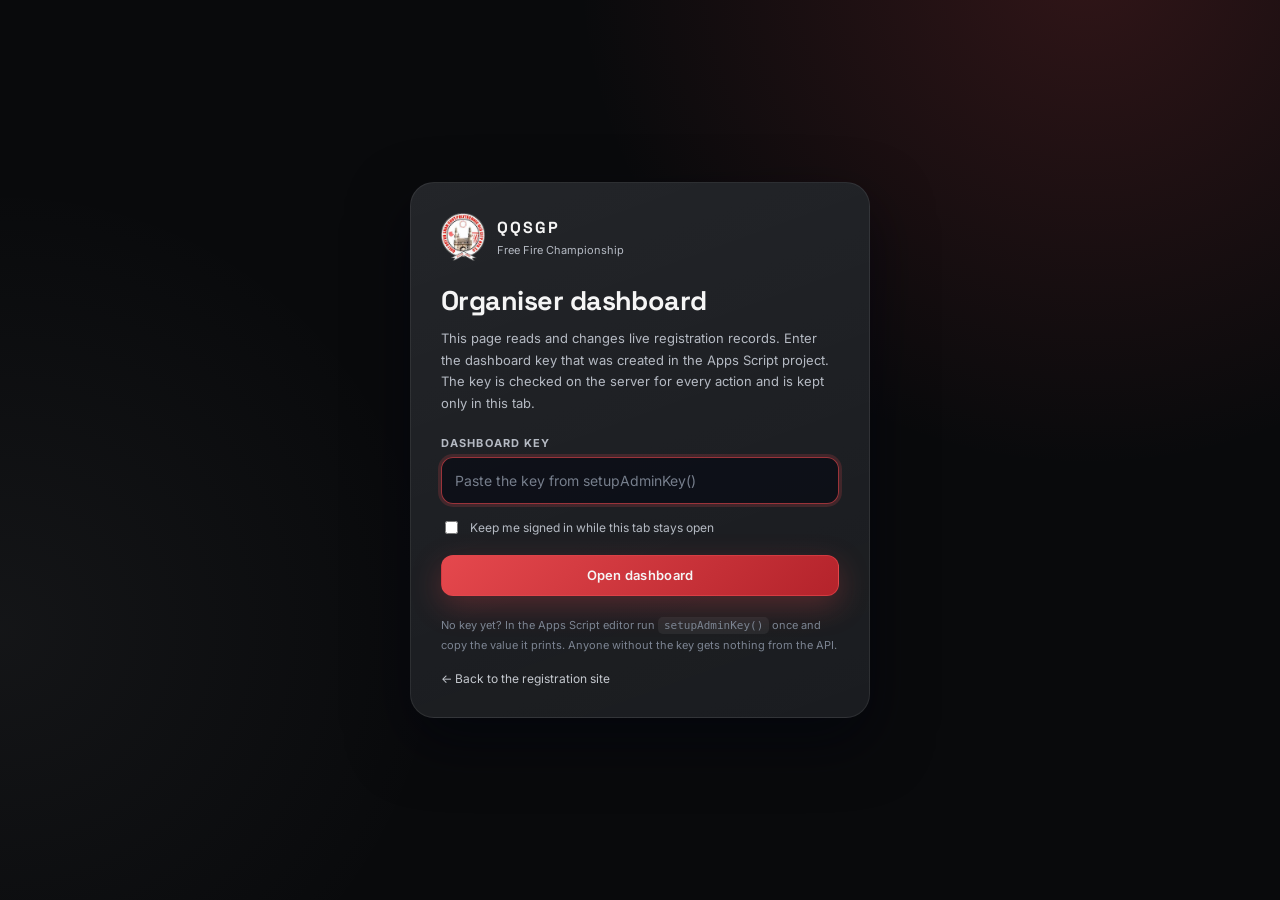
==== admin.html @ 756664bd "Turn registration into an organiser platform with WhatsApp notifications The site could collect entr" ====
<!DOCTYPE html>
<html lang="en">
<head>
  <meta charset="UTF-8">
  <meta name="viewport" content="width=device-width, initial-scale=1.0">
  <meta name="robots" content="noindex, nofollow">
  <meta name="description" content="Organiser dashboard for the QQSGP Free Fire Championship registrations.">
  <title>Organiser Dashboard | QQSGP Free Fire</title>
  <link rel="preconnect" href="https://fonts.googleapis.com">
  <link rel="preconnect" href="https://fonts.gstatic.com" crossorigin>
  <link href="https://fonts.googleapis.com/css2?family=Inter:wght@400;500;600;700&family=Space+Grotesk:wght@500;600;700&display=swap" rel="stylesheet">
  <link rel="stylesheet" href="admin.css">
  <link rel="icon" href="favicon.png" type="image/png">
</head>
<body>
  <a class="skip-link" href="#registrations">Skip to registrations</a>

  <!-- ============================ SIGN IN ============================ -->
  <section class="gate" id="gate" aria-labelledby="gateTitle">
    <div class="gate-card">
      <div class="gate-brand">
        <img src="logo.png" alt="" width="44" height="48">
        <div>
          <strong>QQSGP</strong>
          <span>Free Fire Championship</span>
        </div>
      </div>

      <h1 id="gateTitle">Organiser dashboard</h1>
      <p class="gate-copy">
        This page reads and changes live registration records. Enter the dashboard
        key that was created in the Apps Script project. The key is checked on the
        server for every action and is kept only in this tab.
      </p>

      <form id="gateForm" autocomplete="off">
        <label class="field">
          <span>Dashboard key</span>
          <input id="gateKey" type="password" name="key" required minlength="20"
                 autocomplete="off" spellcheck="false"
                 placeholder="Paste the key from setupAdminKey()">
        </label>
        <label class="checkbox">
          <input id="gateRemember" type="checkbox">
          <span>Keep me signed in while this tab stays open</span>
        </label>
        <button class="btn btn-primary" id="gateSubmit" type="submit">Open dashboard</button>
        <p class="gate-error" id="gateError" role="alert" hidden></p>
      </form>

      <p class="gate-note">
        No key yet? In the Apps Script editor run <code>setupAdminKey()</code> once and
        copy the value it prints. Anyone without the key gets nothing from the API.
      </p>
      <a class="gate-back" href="index.html">← Back to the registration site</a>
    </div>
  </section>

  <!-- =========================== DASHBOARD =========================== -->
  <div class="shell" id="shell" hidden>
    <header class="topbar">
      <div class="brand">
        <img src="logo.png" alt="" width="38" height="42">
        <div>
          <strong>QQSGP</strong>
          <span>Organiser dashboard</span>
        </div>
      </div>

      <div class="topbar-actions">
        <span class="live-pill" id="refreshState"><i></i> Live</span>
        <button class="btn btn-ghost" id="refreshBtn" type="button">Refresh</button>
        <button class="btn btn-ghost" id="exportBtn" type="button">Export CSV</button>
        <button class="btn btn-ghost" id="signOutBtn" type="button">Sign out</button>
      </div>
    </header>

    <main class="page">
      <section class="stats-grid" aria-label="Overview">
        <article class="stat-card">
          <p>Teams</p>
          <strong id="statTeams">—</strong>
          <span id="statTeamsNote">Total submitted</span>
        </article>
        <article class="stat-card">
          <p>Players</p>
          <strong id="statPlayers">—</strong>
          <span>Across all squads</span>
        </article>
        <article class="stat-card">
          <p>Pending</p>
          <strong id="statPending">—</strong>
          <span>Waiting for a decision</span>
        </article>
        <article class="stat-card">
          <p>Approved</p>
          <strong id="statApproved">—</strong>
          <span>Confirmed squads</span>
        </article>
        <article class="stat-card">
          <p>Waitlisted</p>
          <strong id="statWaitlisted">—</strong>
          <span>Holding for a slot</span>
        </article>
        <article class="stat-card">
          <p>Rejected</p>
          <strong id="statRejected">—</strong>
          <span>Kept as a record</span>
        </article>
      </section>

      <section class="panel" id="registrations" aria-labelledby="regTitle">
        <div class="panel-head">
          <div>
            <h2 id="regTitle">Registrations</h2>
            <p id="regSummary">Loading…</p>
          </div>
          <div class="panel-tools">
            <label class="search">
              <span class="sr-only">Search registrations</span>
              <input id="searchInput" type="search" placeholder="Team, player, UID or ID" autocomplete="off">
            </label>
            <label class="select">
              <span class="sr-only">Filter by department</span>
              <select id="departmentFilter">
                <option value="">All departments</option>
              </select>
            </label>
          </div>
        </div>

        <div class="status-filters" role="group" aria-label="Filter by status">
          <button class="chip is-active" data-status="ALL" type="button">All</button>
          <button class="chip" data-status="PENDING" type="button">Pending</button>
          <button class="chip" data-status="APPROVED" type="button">Approved</button>
          <button class="chip" data-status="WAITLISTED" type="button">Waitlisted</button>
          <button class="chip" data-status="REJECTED" type="button">Rejected</button>
        </div>

        <div class="table-wrap" id="tableWrap">
          <table class="reg-table">
            <thead>
              <tr>
                <th scope="col">Team</th>
                <th scope="col">Department</th>
                <th scope="col">Players</th>
                <th scope="col">Registered</th>
                <th scope="col">Status</th>
                <th scope="col"><span class="sr-only">Open</span></th>
              </tr>
            </thead>
            <tbody id="regRows"></tbody>
          </table>

          <div class="state" id="stateBox" hidden>
            <p class="state-title" id="stateTitle">Nothing here yet</p>
            <p class="state-copy" id="stateCopy">Registrations will appear as teams enter.</p>
          </div>
        </div>

        <div class="pager">
          <span id="pageInfo">—</span>
          <div class="pager-buttons">
            <button class="btn btn-ghost" id="prevBtn" type="button">Previous</button>
            <button class="btn btn-ghost" id="nextBtn" type="button">Next</button>
          </div>
        </div>
      </section>

      <!-- ====================== WHATSAPP ====================== -->
      <section class="panel wa-panel" id="whatsapp" aria-labelledby="waTitle">
        <div class="panel-head">
          <div>
            <h2 id="waTitle">WhatsApp notifications</h2>
            <p id="waState">Checking the provider…</p>
          </div>
          <div class="panel-tools">
            <label class="select">
              <span class="sr-only">Filter notifications</span>
              <select id="waStateFilter">
                <option value="ALL">All notifications</option>
                <option value="SENT">Accepted by provider</option>
                <option value="DELIVERED">Delivered</option>
                <option value="READ">Read</option>
                <option value="FAILED">Failed</option>
                <option value="UNCERTAIN">Uncertain</option>
                <option value="SKIPPED">Skipped</option>
              </select>
            </label>
            <button class="btn btn-ghost" id="waRefresh" type="button">Refresh</button>
          </div>
        </div>

        <div class="wa-grid">
          <div class="wa-compose">
            <h3>Send an announcement</h3>
            <p class="hint" id="waComposeHint">
              Uses the approved announcement template. Nothing is sent until you preview
              and confirm.
            </p>

            <label class="field">
              <span>Audience</span>
              <select id="waAudience" class="wa-input">
                <option value="APPROVED">Approved teams</option>
                <option value="WAITLISTED">Waitlisted teams</option>
                <option value="PENDING">Teams awaiting review</option>
                <option value="ALL">Every team (rejected excluded)</option>
                <option value="SELECTED">Selected teams</option>
              </select>
            </label>

            <div class="wa-selected" id="waSelectedBox" hidden>
              <p class="hint">Tick the teams that should receive this message.</p>
              <ul class="wa-team-list" id="waTeamList"></ul>
            </div>

            <label class="field">
              <span>Message</span>
              <textarea id="waMessage" class="wa-input" rows="4" maxlength="900"
                        placeholder="e.g. Reporting time is 4:30 PM in Lab 2. Room details follow on WhatsApp."></textarea>
            </label>
            <div class="note-row">
              <span class="hint"><span id="waCount">0</span>/900 characters</span>
              <span class="hint" id="waConsentNote">Only teams that opted in are messaged.</span>
            </div>

            <div class="wa-preview" id="waPreviewBox" hidden>
              <p class="wa-preview-count" id="waPreviewCount">—</p>
              <ul class="wa-preview-list" id="waPreviewList"></ul>
              <p class="hint" id="waPreviewBlocked"></p>
            </div>

            <div class="note-row">
              <button class="btn btn-ghost" id="waPreviewBtn" type="button">Preview recipients</button>
              <button class="btn btn-primary" id="waSendBtn" type="button" disabled>Send announcement</button>
            </div>
            <p class="hint" id="waSendResult" hidden></p>
          </div>

          <div class="wa-log">
            <h3>Notification log <span class="wa-totals" id="waTotals"></span></h3>
            <div class="table-wrap">
              <table class="reg-table wa-table">
                <thead>
                  <tr>
                    <th scope="col">Team</th>
                    <th scope="col">Type</th>
                    <th scope="col">Recipient</th>
                    <th scope="col">Status</th>
                    <th scope="col">When</th>
                    <th scope="col"><span class="sr-only">Action</span></th>
                  </tr>
                </thead>
                <tbody id="waRows"></tbody>
              </table>
            </div>
            <div class="state" id="waEmpty" hidden>
              <p class="state-title">No notifications yet</p>
              <p class="state-copy">Approve, reject or waitlist a team and the message appears here.</p>
            </div>
          </div>
        </div>
      </section>
    </main>
  </div>

  <!-- ============================= DRAWER ============================= -->
  <div class="drawer-backdrop" id="drawerBackdrop" hidden></div>
  <aside class="drawer" id="drawer" hidden aria-labelledby="drawerTitle" role="dialog" aria-modal="true">
    <header class="drawer-head">
      <div>
        <p class="drawer-eyebrow" id="drawerMeta">Registration</p>
        <h2 id="drawerTitle">Team</h2>
        <p class="drawer-sub" id="drawerDepartment">Department</p>
      </div>
      <button class="icon-btn" id="drawerClose" type="button" aria-label="Close details">×</button>
    </header>

    <div class="drawer-body">
      <div class="drawer-status">
        <span class="badge" id="drawerStatus">PENDING</span>
        <span class="drawer-id" id="drawerId"></span>
      </div>

      <h3>Roster</h3>
      <ul class="roster" id="drawerRoster"></ul>

      <h3>Change status</h3>
      <div class="status-actions">
        <button class="btn btn-approve" data-set-status="APPROVED" type="button">Approve</button>
        <button class="btn btn-wait" data-set-status="WAITLISTED" type="button">Waitlist</button>
        <button class="btn btn-reject" data-set-status="REJECTED" type="button">Reject</button>
        <button class="btn btn-ghost" data-set-status="PENDING" type="button">Back to pending</button>
      </div>

      <h3>Organiser note</h3>
      <label class="field">
        <span class="sr-only">Internal note</span>
        <textarea id="noteInput" rows="3" maxlength="500" placeholder="Paid, kit issued, contacted on WhatsApp…"></textarea>
      </label>
      <div class="note-row">
        <span class="hint"><span id="noteCount">0</span>/500 · only organisers see this</span>
        <button class="btn btn-primary" id="noteSave" type="button">Save note</button>
      </div>

      <h3>Contact</h3>
      <p class="hint" id="drawerContactHint">Copy a message and send it from your own WhatsApp.</p>
      <div class="contact-actions">
        <button class="btn btn-ghost" id="copyMessageBtn" type="button">Copy WhatsApp message</button>
      </div>
    </div>
  </aside>

  <!-- ============================ CONFIRM ============================ -->
  <div class="confirm-backdrop" id="confirmBackdrop" hidden>
    <div class="confirm" role="alertdialog" aria-modal="true" aria-labelledby="confirmTitle">
      <h2 id="confirmTitle">Are you sure?</h2>
      <p id="confirmCopy">This changes the live record.</p>
      <div class="confirm-actions">
        <button class="btn btn-ghost" id="confirmCancel" type="button">Cancel</button>
        <button class="btn btn-reject" id="confirmOk" type="button">Confirm</button>
      </div>
    </div>
  </div>

  <div class="toasts" id="toasts" role="status" aria-live="polite"></div>

  <script src="admin.js"></script>
</body>
</html>
---- admin.css ----
/* ==================================================================
   QQSGP organiser dashboard
   Same tokens as the public site: black, graphite, silver, red.
   ================================================================== */

:root {
  --bg: #090A0C;
  --surface: #101216;
  --surface-2: #17191D;
  --line: rgba(255,255,255,.08);
  --line-strong: rgba(255,255,255,.16);
  --text: #F5F5F5;
  --muted: #B5BAC3;
  --accent: #E5484D;
  --accent-2: #C4C8CE;
  --accent-rgb: 229, 72, 77;
  --silver: #C4C8CE;
  --silver-rgb: 196, 200, 206;
  --ok: #3FB950;
  --warn: #D29922;
  --danger: #E5484D;
  --radius: 18px;
  --shadow: 0 24px 60px rgba(2, 4, 12, .55);
}

* { box-sizing: border-box; }

/* The drawer and the confirm sheet are hidden with the `hidden` attribute.
   Their rules set display:flex/grid, which would otherwise beat that attribute
   and leave an empty drawer floating over the sign-in card on first load. */
[hidden] { display: none !important; }

html, body { min-height: 100%; }

body {
  margin: 0;
  color: var(--text);
  background:
    radial-gradient(circle at 85% -5%, rgba(var(--accent-rgb), .18), transparent 32rem),
    radial-gradient(circle at 0% 70%, rgba(var(--silver-rgb), .06), transparent 28rem),
    var(--bg);
  font-family: Inter, system-ui, -apple-system, "Segoe UI", sans-serif;
  -webkit-font-smoothing: antialiased;
}

h1, h2, h3 { font-family: "Space Grotesk", Inter, sans-serif; letter-spacing: -.02em; }

.sr-only {
  position: absolute; width: 1px; height: 1px; padding: 0; margin: -1px;
  overflow: hidden; clip: rect(0 0 0 0); white-space: nowrap; border: 0;
}

.skip-link {
  position: absolute; left: 12px; top: -60px; z-index: 50;
  padding: 10px 16px; border-radius: 999px;
  background: var(--accent); color: #0B0C0E; font-weight: 700; text-decoration: none;
  transition: top .2s ease;
}
.skip-link:focus { top: 12px; }

/* ------------------------------- buttons ------------------------------- */

.btn {
  appearance: none; border: 1px solid transparent; border-radius: 12px;
  padding: 10px 16px; cursor: pointer;
  font: 600 13px/1 Inter, sans-serif; letter-spacing: .02em;
  color: var(--text); background: rgba(255,255,255,.04);
  transition: background .18s ease, border-color .18s ease, transform .12s ease, box-shadow .18s ease;
}
.btn:hover { background: rgba(255,255,255,.08); }
.btn:active { transform: translateY(1px); }
.btn:focus-visible { outline: 2px solid var(--accent-2); outline-offset: 2px; }
.btn:disabled { opacity: .5; cursor: not-allowed; transform: none; }

.btn-primary {
  background: linear-gradient(135deg, var(--accent), #B4232B);
  border-color: rgba(var(--accent-rgb), .6);
  box-shadow: 0 10px 30px rgba(var(--accent-rgb), .28);
}
.btn-primary:hover { background: linear-gradient(135deg, var(--accent-2), var(--accent)); }

.btn-ghost { border-color: var(--line); background: rgba(255,255,255,.02); color: var(--muted); }
.btn-ghost:hover { color: var(--text); border-color: var(--line-strong); }

.btn-approve { background: rgba(52, 211, 153, .12); border-color: rgba(63,185,80,.4); color: #7EE2A0; }
.btn-wait { background: rgba(251, 191, 36, .12); border-color: rgba(210,153,34,.4); color: #E3B341; }
.btn-reject { background: rgba(248, 113, 113, .12); border-color: rgba(229,72,77,.42); color: #F08A8E; }
.btn-approve:hover { background: rgba(63,185,80,.2); }
.btn-wait:hover { background: rgba(210,153,34,.2); }
.btn-reject:hover { background: rgba(229,72,77,.2); }

.icon-btn {
  width: 38px; height: 38px; border-radius: 50%;
  border: 1px solid var(--line); background: rgba(255,255,255,.03);
  color: var(--muted); font-size: 22px; line-height: 1; cursor: pointer;
}
.icon-btn:hover { color: var(--text); border-color: var(--line-strong); }

/* -------------------------------- gate -------------------------------- */

.gate {
  min-height: 100vh; display: grid; place-items: center;
  padding: 28px 18px;
}
.gate-card {
  width: min(460px, 100%);
  padding: 30px;
  border: 1px solid var(--line);
  border-radius: 24px;
  background: linear-gradient(160deg, rgba(255,255,255,.05), rgba(255,255,255,.012)), var(--surface-2);
  box-shadow: var(--shadow);
}
.gate-brand { display: flex; align-items: center; gap: 12px; margin-bottom: 22px; }
.gate-brand img { display: block; }
.gate-brand strong { display: block; font-family: "Space Grotesk", sans-serif; letter-spacing: .12em; }
.gate-brand span { color: var(--muted); font-size: 11px; }

.gate h1 { font-size: 27px; margin: 0 0 10px; }
.gate-copy { color: var(--muted); font-size: 13px; line-height: 1.65; margin: 0 0 22px; }

.field { display: block; margin-bottom: 14px; }
.field > span { display: block; margin-bottom: 7px; font-size: 11px; font-weight: 700; letter-spacing: .1em; text-transform: uppercase; color: var(--muted); }

input, select, textarea {
  width: 100%; padding: 12px 13px;
  border: 1px solid var(--line); border-radius: 12px;
  background: rgba(4, 7, 18, .6); color: var(--text);
  font: 400 14px/1.5 Inter, sans-serif;
  transition: border-color .18s ease, box-shadow .18s ease;
}
input::placeholder, textarea::placeholder { color: #767E8C; }
input:focus, select:focus, textarea:focus {
  outline: none; border-color: rgba(var(--accent-rgb), .65);
  box-shadow: 0 0 0 3px rgba(var(--accent-rgb), .18);
}
textarea { resize: vertical; min-height: 84px; }

.checkbox { display: flex; align-items: center; gap: 9px; margin: 4px 0 18px; color: var(--muted); font-size: 12px; }
.checkbox input { width: auto; }

.gate .btn-primary { width: 100%; padding: 13px; }
.gate-error {
  margin: 14px 0 0; padding: 10px 12px; border-radius: 10px;
  background: rgba(229,72,77,.1); border: 1px solid rgba(229,72,77,.35);
  color: #F08A8E; font-size: 12px;
}
.gate-note { margin: 20px 0 0; color: #7C8492; font-size: 11px; line-height: 1.7; }
.gate-note code { background: rgba(255,255,255,.06); padding: 2px 6px; border-radius: 5px; }
.gate-back { display: inline-block; margin-top: 16px; color: var(--accent-2); font-size: 12px; text-decoration: none; }
.gate-back:hover { text-decoration: underline; }

/* ------------------------------- shell -------------------------------- */

.shell { min-height: 100vh; }

.topbar {
  position: sticky; top: 0; z-index: 20;
  display: flex; align-items: center; justify-content: space-between; gap: 16px;
  padding: 14px clamp(16px, 4vw, 40px);
  border-bottom: 1px solid var(--line);
  background: rgba(7, 9, 20, .82);
  backdrop-filter: blur(16px);
}
.brand { display: flex; align-items: center; gap: 11px; }
.brand strong { display: block; font-family: "Space Grotesk", sans-serif; letter-spacing: .12em; font-size: 14px; }
.brand span { color: var(--muted); font-size: 10px; letter-spacing: .1em; text-transform: uppercase; }

.topbar-actions { display: flex; align-items: center; gap: 9px; flex-wrap: wrap; }

.live-pill {
  display: inline-flex; align-items: center; gap: 7px;
  padding: 7px 11px; border-radius: 999px;
  border: 1px solid rgba(var(--silver-rgb), .3);
  color: var(--silver); font-size: 10px; font-weight: 700; letter-spacing: .14em; text-transform: uppercase;
}
.live-pill i { width: 6px; height: 6px; border-radius: 50%; background: var(--silver); box-shadow: 0 0 10px var(--silver); animation: livePulse 2.4s ease-in-out infinite; }
.live-pill.is-busy { border-color: var(--line); color: var(--muted); }
.live-pill.is-busy i { background: var(--muted); box-shadow: none; animation: none; }
.live-pill.is-error { border-color: rgba(229,72,77,.4); color: #F08A8E; }
.live-pill.is-error i { background: var(--danger); box-shadow: none; animation: none; }

@keyframes livePulse {
  0%, 100% { opacity: .45; transform: scale(.85); }
  50% { opacity: 1; transform: scale(1); }
}

.page { width: min(1240px, 100% - 32px); margin: 0 auto; padding: 26px 0 60px; }

/* ------------------------------- stats -------------------------------- */

.stats-grid {
  display: grid; gap: 12px;
  grid-template-columns: repeat(6, minmax(0, 1fr));
  margin-bottom: 22px;
}
.stat-card {
  padding: 16px 16px 14px;
  border: 1px solid var(--line); border-radius: 16px;
  background: linear-gradient(160deg, rgba(255,255,255,.045), rgba(255,255,255,.01));
}
.stat-card p {
  margin: 0 0 10px; color: var(--muted);
  font-size: 10px; font-weight: 800; letter-spacing: .16em; text-transform: uppercase;
}
.stat-card strong {
  display: block; font-family: "Space Grotesk", sans-serif;
  font-size: 30px; line-height: 1; letter-spacing: -.03em;
  font-variant-numeric: tabular-nums;
}
.stat-card span { display: block; margin-top: 8px; color: #767E8C; font-size: 10px; }

/* ------------------------------- panel -------------------------------- */

.panel {
  border: 1px solid var(--line); border-radius: 22px;
  background: rgba(13, 18, 38, .72);
  backdrop-filter: blur(12px);
  overflow: hidden;
}
.panel-head {
  display: flex; align-items: flex-end; justify-content: space-between; gap: 18px;
  padding: 20px 20px 14px;
  flex-wrap: wrap;
}
.panel-head h2 { margin: 0 0 4px; font-size: 20px; }
.panel-head p { margin: 0; color: var(--muted); font-size: 12px; }
.panel-tools { display: flex; gap: 10px; flex-wrap: wrap; }
.search input, .select select { min-width: 210px; }

.status-filters { display: flex; gap: 8px; flex-wrap: wrap; padding: 0 20px 16px; }
.chip {
  border: 1px solid var(--line); border-radius: 999px;
  padding: 8px 14px; background: transparent; color: var(--muted);
  font: 600 11px/1 Inter, sans-serif; letter-spacing: .08em; text-transform: uppercase;
  cursor: pointer; transition: all .18s ease;
}
.chip:hover { color: var(--text); border-color: var(--line-strong); }
.chip.is-active {
  color: #0B0C0E; background: var(--accent-2); border-color: var(--accent-2);
  box-shadow: 0 8px 24px rgba(var(--accent-rgb), .3);
}
.chip:focus-visible { outline: 2px solid var(--accent-2); outline-offset: 2px; }

.table-wrap { position: relative; min-height: 160px; }

.reg-table { width: 100%; border-collapse: collapse; }
.reg-table th {
  text-align: left; padding: 10px 20px;
  color: #7C8492; font: 700 10px/1 Inter, sans-serif;
  letter-spacing: .14em; text-transform: uppercase;
  border-top: 1px solid var(--line); border-bottom: 1px solid var(--line);
  background: rgba(255,255,255,.015);
}
.reg-table td { padding: 14px 20px; border-bottom: 1px solid rgba(255,255,255,.05); vertical-align: middle; font-size: 13px; }
.reg-table tbody tr { cursor: pointer; transition: background .16s ease; }
.reg-table tbody tr:hover { background: rgba(var(--accent-rgb), .07); }
.reg-table tbody tr.is-open { background: rgba(var(--accent-rgb), .13); }
.reg-table tbody tr:focus-visible { outline: 2px solid var(--accent-2); outline-offset: -2px; }

.cell-team { font-weight: 600; }
.cell-team small { display: block; margin-top: 3px; color: #767E8C; font-weight: 400; font-size: 11px; }
.cell-dept { color: var(--muted); font-size: 12px; }
.cell-players { color: var(--muted); font-variant-numeric: tabular-nums; }
.cell-date { color: #8E96A3; font-size: 12px; white-space: nowrap; }

.badge {
  display: inline-block; padding: 5px 10px; border-radius: 999px;
  font: 700 10px/1 Inter, sans-serif; letter-spacing: .1em;
  border: 1px solid transparent;
}
.badge[data-status="PENDING"] { color: #E3B341; background: rgba(210,153,34,.1); border-color: rgba(210,153,34,.32); }
.badge[data-status="APPROVED"] { color: #7EE2A0; background: rgba(63,185,80,.1); border-color: rgba(63,185,80,.34); }
.badge[data-status="WAITLISTED"] { color: #E3B341; background: rgba(210,153,34,.1); border-color: rgba(210,153,34,.32); }
.badge[data-status="REJECTED"] { color: #F08A8E; background: rgba(229,72,77,.1); border-color: rgba(229,72,77,.34); }

.row-open { color: var(--accent-2); font-weight: 700; font-size: 12px; white-space: nowrap; }

.state { padding: 42px 20px; text-align: center; }
.state-title { margin: 0 0 6px; font-family: "Space Grotesk", sans-serif; font-size: 17px; }
.state-copy { margin: 0; color: var(--muted); font-size: 13px; }

.pager {
  display: flex; align-items: center; justify-content: space-between; gap: 12px;
  padding: 14px 20px; border-top: 1px solid var(--line);
  color: var(--muted); font-size: 12px; flex-wrap: wrap;
}
.pager-buttons { display: flex; gap: 8px; }

/* ------------------------------- drawer ------------------------------- */

.drawer-backdrop {
  position: fixed; inset: 0; z-index: 30;
  background: rgba(3, 5, 12, .6);
  backdrop-filter: blur(3px);
  animation: fadeIn .2s ease;
}
.drawer {
  position: fixed; top: 0; right: 0; bottom: 0; z-index: 31;
  width: min(430px, 100%);
  display: flex; flex-direction: column;
  background: var(--surface-2);
  border-left: 1px solid var(--line);
  box-shadow: -30px 0 80px rgba(0,0,0,.5);
  animation: slideIn .26s cubic-bezier(.2,.8,.2,1);
  overflow: hidden;
}
@keyframes slideIn { from { transform: translateX(24px); opacity: .4; } to { transform: none; opacity: 1; } }
@keyframes fadeIn { from { opacity: 0; } to { opacity: 1; } }

.drawer-head {
  display: flex; align-items: flex-start; justify-content: space-between; gap: 12px;
  padding: 20px; border-bottom: 1px solid var(--line);
}
.drawer-eyebrow { margin: 0 0 6px; color: var(--accent-2); font-size: 10px; font-weight: 800; letter-spacing: .16em; text-transform: uppercase; }
.drawer-head h2 { margin: 0; font-size: 21px; }
.drawer-sub { margin: 4px 0 0; color: var(--muted); font-size: 12px; }

.drawer-body { padding: 18px 20px 40px; overflow-y: auto; }
.drawer-body h3 {
  margin: 26px 0 10px; color: #8E96A3;
  font: 700 10px/1 Inter, sans-serif; letter-spacing: .16em; text-transform: uppercase;
}
.drawer-body h3:first-of-type { margin-top: 4px; }

.drawer-status { display: flex; align-items: center; justify-content: space-between; gap: 10px; }
.drawer-id { color: #6B727E; font-family: ui-monospace, SFMono-Regular, Menlo, monospace; font-size: 10px; }

.roster { list-style: none; margin: 0; padding: 0; display: grid; gap: 8px; }
.roster li {
  display: flex; align-items: baseline; flex-wrap: wrap; gap: 4px 10px;
  padding: 11px 12px; border: 1px solid var(--line); border-radius: 12px;
  background: rgba(255,255,255,.02);
}
.roster .who { font-size: 13px; font-weight: 600; }
.roster .idx { display: inline-block; margin-right: 8px; color: #6B727E; font-variant-numeric: tabular-nums; }
.roster .role { color: #6B727E; font-size: 10px; letter-spacing: .14em; text-transform: uppercase; }
.roster a, .roster .no-phone { margin-left: auto; }
.roster a { color: var(--silver); font-size: 12px; text-decoration: none; }
.roster a:hover { text-decoration: underline; }
.roster .no-phone { color: #6B727E; font-size: 11px; text-align: right; }

.status-actions { display: flex; flex-wrap: wrap; gap: 8px; }
.status-actions .btn { flex: 1 1 auto; }

.note-row { display: flex; align-items: center; justify-content: space-between; gap: 12px; margin-top: 10px; flex-wrap: wrap; }
.hint { color: #767E8C; font-size: 11px; margin: 0; }
.contact-actions { margin-top: 10px; }

/* ------------------------------ confirm ------------------------------- */

.confirm-backdrop {
  position: fixed; inset: 0; z-index: 40;
  display: grid; place-items: center; padding: 20px;
  background: rgba(3, 5, 12, .72); backdrop-filter: blur(6px);
  animation: fadeIn .2s ease;
}
.confirm {
  width: min(400px, 100%);
  padding: 24px; border-radius: 20px;
  border: 1px solid var(--line-strong);
  background: var(--surface-2);
  box-shadow: var(--shadow);
}
.confirm h2 { margin: 0 0 8px; font-size: 19px; }
.confirm p { margin: 0 0 20px; color: var(--muted); font-size: 13px; line-height: 1.6; }
.confirm-actions { display: flex; justify-content: flex-end; gap: 9px; }

/* ------------------------------- toasts ------------------------------- */

.toasts {
  position: fixed; left: 50%; bottom: 22px; transform: translateX(-50%);
  z-index: 60; display: grid; gap: 8px; width: min(420px, calc(100% - 32px));
}
.toast {
  padding: 12px 14px; border-radius: 12px;
  border: 1px solid var(--line-strong);
  background: rgba(16, 20, 38, .96);
  color: var(--text); font-size: 12px;
  box-shadow: var(--shadow);
  animation: toastIn .24s cubic-bezier(.2,.8,.2,1);
}
.toast.is-error { border-color: rgba(229,72,77,.45); color: #F08A8E; }
.toast.is-ok { border-color: rgba(63,185,80,.45); color: #A9E8C2; }
@keyframes toastIn { from { transform: translateY(10px); opacity: 0; } to { transform: none; opacity: 1; } }

/* ----------------------------- responsive ----------------------------- */

/* --------------------------- WhatsApp panel --------------------------- */

.wa-panel { margin-top: 18px; }
.wa-connection { margin: 4px 0 0; font-size: 12px; color: var(--muted); display: flex; align-items: center; gap: 8px; }
.wa-connection::before { content: ""; width: 7px; height: 7px; border-radius: 50%; background: #6B727E; }
.wa-connection.is-on { color: #7EE2A0; }
.wa-connection.is-on::before { background: #3FB950; box-shadow: 0 0 10px rgba(63,185,80,.5); }
.wa-connection.is-off { color: #E3B341; }
.wa-connection.is-off::before { background: #D29922; }

.wa-grid { display: grid; grid-template-columns: minmax(0, 360px) minmax(0, 1fr); gap: 18px; padding: 0 20px 20px; }
.wa-compose h3, .wa-log h3 { margin: 0 0 10px; font-size: 15px; }
.wa-totals { color: var(--muted); font: 400 11px Inter, sans-serif; letter-spacing: 0; }
.wa-input {
  width: 100%; padding: 10px 12px; border-radius: 11px;
  border: 1px solid rgba(255,255,255,.12); background: rgba(255,255,255,.03);
  color: var(--text); font: 13px/1.5 Inter, sans-serif;
}
.wa-input:focus { outline: none; border-color: rgba(var(--accent-rgb),.5); box-shadow: 0 0 0 3px rgba(var(--accent-rgb),.08); }
textarea.wa-input { resize: vertical; }

.wa-selected { margin-bottom: 14px; }
.wa-team-list {
  list-style: none; margin: 8px 0 0; padding: 8px; max-height: 190px; overflow-y: auto;
  border: 1px solid rgba(255,255,255,.09); border-radius: 11px;
}
.wa-team-list li label { display: flex; gap: 9px; align-items: flex-start; padding: 6px 4px; font-size: 12px; cursor: pointer; }
.wa-team-list li label.is-disabled { cursor: not-allowed; color: #6B727E; }
.wa-team-list input { margin-top: 2px; accent-color: var(--accent); }

.wa-preview {
  margin: 14px 0; padding: 12px 14px; border-radius: 12px;
  border: 1px solid rgba(var(--silver-rgb),.22); background: rgba(var(--silver-rgb),.04);
}
.wa-preview-count { margin: 0 0 8px; font: 600 13px Inter, sans-serif; color: var(--text); }
.wa-preview-list { list-style: none; margin: 0; padding: 0; display: grid; gap: 4px; }
.wa-preview-list li { color: var(--muted); font-size: 12px; }

.wa-table td { vertical-align: top; }
.wa-error { display: block; margin-top: 4px; color: #F08A8E; font-size: 11px; max-width: 240px; }
.wa-loading { padding: 26px 16px; color: var(--muted); font-size: 13px; }
.wa-table .badge.is-good { color: #7EE2A0; background: rgba(63,185,80,.1); border-color: rgba(63,185,80,.34); }
.wa-table .badge.is-sent { color: #E3B341; background: rgba(210,153,34,.1); border-color: rgba(210,153,34,.3); }
.wa-table .badge.is-bad { color: #F08A8E; background: rgba(229,72,77,.1); border-color: rgba(229,72,77,.34); }
.wa-table .badge.is-muted { color: var(--muted); background: rgba(255,255,255,.04); border-color: rgba(255,255,255,.14); }
.wa-retry { padding: 6px 12px; font-size: 11px; }

@media (max-width: 1080px) {
  .stats-grid { grid-template-columns: repeat(3, minmax(0, 1fr)); }
  .wa-grid { grid-template-columns: minmax(0, 1fr); }
}

@media (max-width: 820px) {
  .topbar { flex-wrap: wrap; }
  .topbar-actions { width: 100%; justify-content: flex-start; }
  .stats-grid { grid-template-columns: repeat(2, minmax(0, 1fr)); }
  .panel-tools { width: 100%; }
  .search, .select { flex: 1 1 160px; }
  .search input, .select select { min-width: 0; width: 100%; }

  /* Wide tables become readable cards instead of a sideways scroll. */
  .reg-table thead { display: none; }
  .reg-table, .reg-table tbody, .reg-table tr, .reg-table td { display: block; width: 100%; }
  .reg-table tr {
    padding: 12px 16px;
    border-bottom: 1px solid rgba(255,255,255,.06);
  }
  .reg-table td { padding: 3px 0; border: 0; }
  .reg-table td:empty { display: none; }
  .cell-team { font-size: 14px; }
  .reg-table td:last-child { padding-top: 8px; }
  .row-open::after { content: " →"; }
}

@media (max-width: 420px) {
  .page { padding-top: 18px; }
  .stat-card strong { font-size: 26px; }
  .drawer { width: 100%; }
}

@media (prefers-reduced-motion: reduce) {
  *, *::before, *::after { animation-duration: .001ms !important; transition-duration: .001ms !important; }
}

/* Printing a squad sheet keeps the numbers, drops the chrome. */
@media print {
  body { background: #fff; color: #111; }
  .topbar, .panel-tools, .status-filters, .pager, .drawer, .toasts, .skip-link { display: none !important; }
  .panel { border: 0; background: #fff; }
  .reg-table th, .reg-table td { border-color: #ddd; color: #111; }
  .badge { border-color: #999; color: #111; background: none; }
}
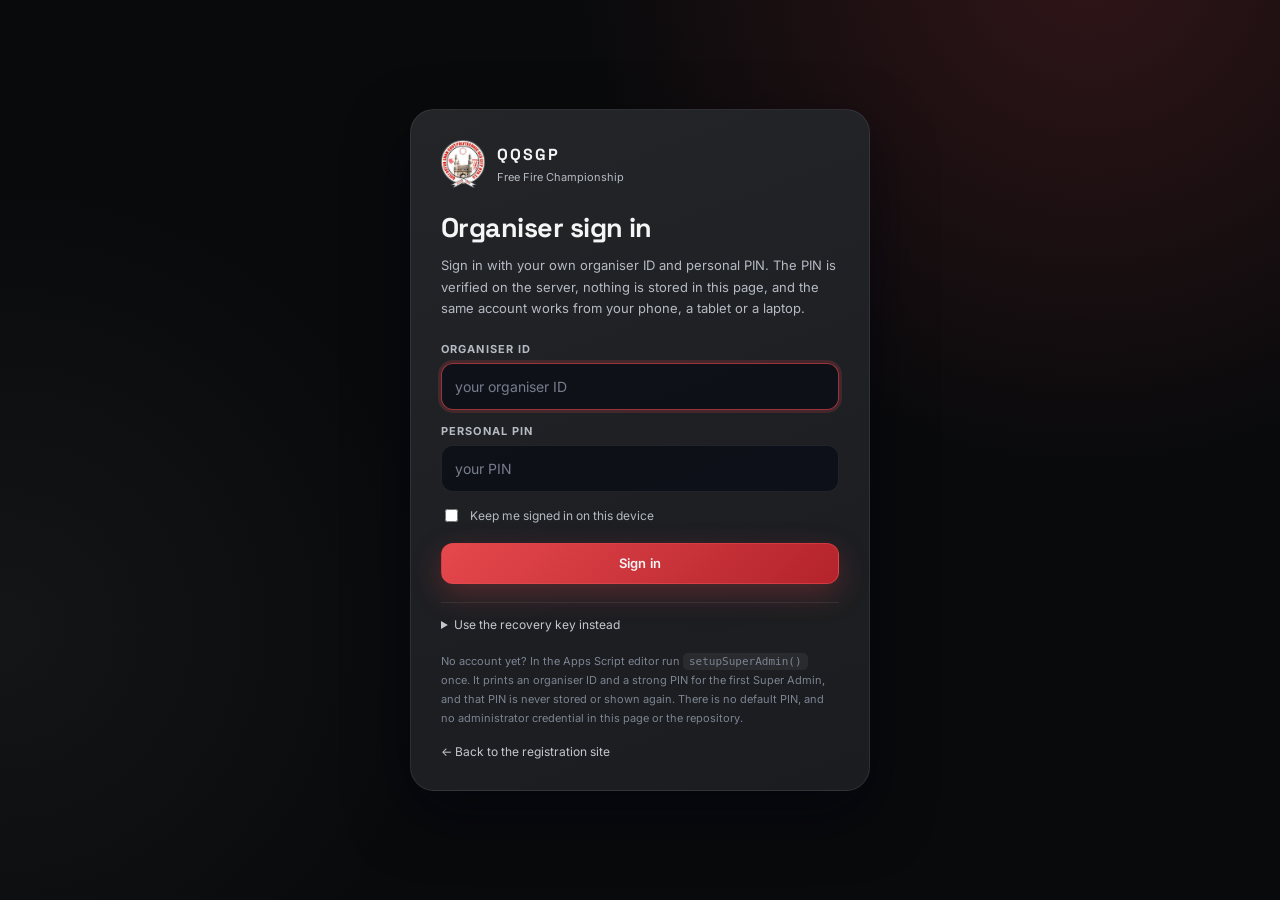
==== commit ae30e6ad: "feat: verified UPI payments, dynamic fee and organiser workflows Move the entry fee out of the page " ====
--- a/admin.html
+++ b/admin.html
@@ -26,31 +26,54 @@
         </div>
       </div>
 
-      <h1 id="gateTitle">Organiser dashboard</h1>
+      <h1 id="gateTitle">Organiser sign in</h1>
       <p class="gate-copy">
-        This page reads and changes live registration records. Enter the dashboard
-        key that was created in the Apps Script project. The key is checked on the
-        server for every action and is kept only in this tab.
+        Sign in with your own organiser ID and personal PIN. The PIN is verified
+        on the server, nothing is stored in this page, and the same account works
+        from your phone, a tablet or a laptop.
       </p>
 
       <form id="gateForm" autocomplete="off">
         <label class="field">
-          <span>Dashboard key</span>
-          <input id="gateKey" type="password" name="key" required minlength="20"
-                 autocomplete="off" spellcheck="false"
-                 placeholder="Paste the key from setupAdminKey()">
+          <span>Organiser ID</span>
+          <input id="gateId" type="text" name="organiserId" required
+                 autocomplete="username" spellcheck="false"
+                 autocapitalize="none" placeholder="your organiser ID">
+        </label>
+        <label class="field">
+          <span>Personal PIN</span>
+          <input id="gatePin" type="password" name="pin" required minlength="6"
+                 autocomplete="current-password"
+                 placeholder="your PIN">
         </label>
         <label class="checkbox">
           <input id="gateRemember" type="checkbox">
-          <span>Keep me signed in while this tab stays open</span>
+          <span>Keep me signed in on this device</span>
         </label>
-        <button class="btn btn-primary" id="gateSubmit" type="submit">Open dashboard</button>
+        <button class="btn btn-primary" id="gateSubmit" type="submit">Sign in</button>
         <p class="gate-error" id="gateError" role="alert" hidden></p>
       </form>
 
+      <details class="gate-recovery">
+        <summary>Use the recovery key instead</summary>
+        <p>
+          A break-glass Super Admin credential for when no PIN works. Anyone with
+          it gets full access, so retire it once every organiser has an account:
+          delete the <code>admin_key</code> Script Property.
+        </p>
+        <label class="field">
+          <span>Dashboard key</span>
+          <input id="gateKey" type="password" name="key" autocomplete="off" spellcheck="false"
+                 placeholder="Paste the key from setupAdminKey()">
+        </label>
+        <button class="btn btn-ghost" id="gateKeySubmit" type="button">Sign in with the key</button>
+      </details>
+
       <p class="gate-note">
-        No key yet? In the Apps Script editor run <code>setupAdminKey()</code> once and
-        copy the value it prints. Anyone without the key gets nothing from the API.
+        No account yet? In the Apps Script editor run <code>setupSuperAdmin()</code> once.
+        It prints an organiser ID and a strong PIN for the first Super Admin, and that PIN
+        is never stored or shown again. There is no default PIN, and no administrator
+        credential in this page or the repository.
       </p>
       <a class="gate-back" href="index.html">← Back to the registration site</a>
     </div>
@@ -68,7 +91,12 @@
       </div>
 
       <div class="topbar-actions">
+        <span class="whoami" id="whoAmI">
+          <b id="whoName">—</b>
+          <span class="role-chip" id="whoRole">—</span>
+        </span>
         <span class="live-pill" id="refreshState"><i></i> Live</span>
+        <button class="btn btn-ghost" id="sessionBtn" type="button">This device</button>
         <button class="btn btn-ghost" id="refreshBtn" type="button">Refresh</button>
         <button class="btn btn-ghost" id="exportBtn" type="button">Export CSV</button>
         <button class="btn btn-ghost" id="signOutBtn" type="button">Sign out</button>
@@ -106,6 +134,21 @@
           <p>Rejected</p>
           <strong id="statRejected">—</strong>
           <span>Kept as a record</span>
+        </article>
+        <article class="stat-card">
+          <p>Online to check</p>
+          <strong id="statOnlineAwaiting">—</strong>
+          <span>Awaiting verification</span>
+        </article>
+        <article class="stat-card">
+          <p>Cash pending</p>
+          <strong id="statCashPending">—</strong>
+          <span>Not received yet</span>
+        </article>
+        <article class="stat-card">
+          <p>Paid</p>
+          <strong id="statPaid">—</strong>
+          <span id="statPaidNote">₹0 collected</span>
         </article>
       </section>
 
@@ -126,6 +169,26 @@
                 <option value="">All departments</option>
               </select>
             </label>
+            <label class="select">
+              <span class="sr-only">Filter by payment status</span>
+              <select id="paymentFilter">
+                <option value="">All payments</option>
+                <option value="AWAITING">Awaiting money</option>
+                <option value="PENDING VERIFICATION">Online — to verify</option>
+                <option value="PENDING">Cash — pending</option>
+                <option value="PAID">Paid</option>
+                <option value="NEEDS REVIEW">Needs review</option>
+                <option value="NOT SELECTED">Not chosen yet</option>
+              </select>
+            </label>
+            <label class="select">
+              <span class="sr-only">Filter by payment method</span>
+              <select id="methodFilter">
+                <option value="">Any method</option>
+                <option value="ONLINE">Online</option>
+                <option value="CASH">Cash</option>
+              </select>
+            </label>
           </div>
         </div>
 
@@ -145,6 +208,7 @@
                 <th scope="col">Department</th>
                 <th scope="col">Players</th>
                 <th scope="col">Registered</th>
+                <th scope="col">Payment</th>
                 <th scope="col">Status</th>
                 <th scope="col"><span class="sr-only">Open</span></th>
               </tr>
@@ -165,6 +229,70 @@
             <button class="btn btn-ghost" id="nextBtn" type="button">Next</button>
           </div>
         </div>
+      </section>
+
+      <!-- ====================== PAYMENTS TO REVIEW ====================== -->
+      <section class="panel" id="review" aria-labelledby="reviewTitle">
+        <div class="panel-head">
+          <div>
+            <h2 id="reviewTitle">Payments to review</h2>
+            <p id="reviewState">Gateway payments that could not be confirmed automatically.</p>
+          </div>
+          <div class="panel-tools">
+            <button class="btn btn-ghost" id="reviewRefresh" type="button">Refresh</button>
+          </div>
+        </div>
+
+        <div class="table-wrap">
+          <table class="reg-table">
+            <thead>
+              <tr>
+                <th scope="col">Team</th>
+                <th scope="col">Amount</th>
+                <th scope="col">Gateway</th>
+                <th scope="col">Reference</th>
+                <th scope="col">Reason</th>
+                <th scope="col"><span class="sr-only">Actions</span></th>
+              </tr>
+            </thead>
+            <tbody id="reviewRows"></tbody>
+          </table>
+          <div class="state" id="reviewEmpty" hidden>
+            <p class="state-title">Nothing waiting</p>
+            <p class="state-copy">Payments the gateway could not confirm on its own will appear here.</p>
+          </div>
+        </div>
+
+        <p class="hint">
+          Only accept after you have seen the money — in your UPI app, on the
+          bank statement, or on the gateway's own payment page. Accepting saves
+          the team as <b>Paid</b> and writes your name and note onto the row.
+          Rejecting saves nobody and closes the attempt.
+        </p>
+      </section>
+
+      <!-- ====================== TOURNAMENT SETTINGS ====================== -->
+      <section class="panel" id="settings" aria-labelledby="settingsTitle">
+        <div class="panel-head">
+          <div>
+            <h2 id="settingsTitle">Tournament settings</h2>
+            <p id="settingsState">The live entry fee, stored in the sheet.</p>
+          </div>
+        </div>
+
+        <div class="settings-row">
+          <label class="field">
+            <span>Entry fee per team (₹)</span>
+            <input id="feeInput" type="number" min="1" max="10000" step="1" inputmode="numeric">
+          </label>
+          <button class="btn btn-primary" id="feeSave" type="button">Save fee</button>
+        </div>
+
+        <p class="hint" id="feeHint">
+          New registrations are charged this fee. A team that has already
+          registered keeps the fee copied onto its row, so changing this later
+          never rewrites what an older team paid.
+        </p>
       </section>
 
       <!-- ====================== WHATSAPP ====================== -->
@@ -262,6 +390,109 @@
           </div>
         </div>
       </section>
+
+      <!-- ================= ORGANISER ACCOUNTS (SUPER ADMIN) ================= -->
+      <section class="panel org-panel" id="organisers" aria-labelledby="orgTitle" hidden>
+        <div class="panel-head">
+          <div>
+            <h2 id="orgTitle">Organiser accounts</h2>
+            <p id="orgSummary">Only a Super Admin sees this panel.</p>
+          </div>
+          <div class="panel-tools">
+            <button class="btn btn-ghost" id="orgRefresh" type="button">Refresh</button>
+          </div>
+        </div>
+
+        <div class="table-wrap">
+          <table class="reg-table">
+            <thead>
+              <tr>
+                <th scope="col">Organiser</th>
+                <th scope="col">Role</th>
+                <th scope="col">State</th>
+                <th scope="col">Last sign-in</th>
+                <th scope="col"><span class="sr-only">Actions</span></th>
+              </tr>
+            </thead>
+            <tbody id="orgRows"></tbody>
+          </table>
+        </div>
+
+        <h3 class="org-sub">Add an organiser</h3>
+        <form class="org-form" id="orgCreateForm" autocomplete="off">
+          <label class="field">
+            <span>Organiser ID</span>
+            <input id="orgNewId" type="text" required autocomplete="off" spellcheck="false"
+                   autocapitalize="none" placeholder="e.g. ravi.k">
+          </label>
+          <label class="field">
+            <span>Name</span>
+            <input id="orgNewName" type="text" autocomplete="off" placeholder="e.g. Ravi Kumar">
+          </label>
+          <label class="field">
+            <span>Role</span>
+            <select id="orgNewRole">
+              <option value="ORGANIZER">Organizer</option>
+              <option value="SUPER">Super Admin</option>
+            </select>
+          </label>
+          <label class="field">
+            <span>Personal PIN</span>
+            <input id="orgNewPin" type="password" required minlength="6" autocomplete="new-password"
+                   placeholder="6+ characters">
+          </label>
+          <button class="btn btn-primary" id="orgCreateBtn" type="submit">Create account</button>
+          <p class="hint" id="orgCreateHint">
+            The PIN is hashed by the server and cannot be read back. Digits alone are weak on a
+            phone keyboard, so mix letters and numbers where you can.
+          </p>
+        </form>
+
+        <h3 class="org-sub">Change your own PIN</h3>
+        <form class="org-form" id="orgSelfForm" autocomplete="off">
+          <label class="field">
+            <span>Current PIN</span>
+            <input id="orgCurrentPin" type="password" required autocomplete="current-password">
+          </label>
+          <label class="field">
+            <span>New PIN</span>
+            <input id="orgNewSelfPin" type="password" required minlength="6" autocomplete="new-password">
+          </label>
+          <button class="btn btn-ghost" id="orgSelfBtn" type="submit">Change my PIN</button>
+          <p class="hint">Changing your PIN signs your other devices out.</p>
+        </form>
+
+        <h3 class="org-sub">Signed-in devices</h3>
+        <div class="table-wrap">
+          <table class="reg-table">
+            <thead>
+              <tr>
+                <th scope="col">Organiser</th>
+                <th scope="col">Device</th>
+                <th scope="col">Last seen</th>
+                <th scope="col"><span class="sr-only">Action</span></th>
+              </tr>
+            </thead>
+            <tbody id="orgSessions"></tbody>
+          </table>
+        </div>
+
+        <h3 class="org-sub">Audit trail</h3>
+        <div class="table-wrap">
+          <table class="reg-table">
+            <thead>
+              <tr>
+                <th scope="col">When</th>
+                <th scope="col">Actor</th>
+                <th scope="col">Action</th>
+                <th scope="col">Target</th>
+                <th scope="col">Result</th>
+              </tr>
+            </thead>
+            <tbody id="orgAudit"></tbody>
+          </table>
+        </div>
+      </section>
     </main>
   </div>
 
@@ -286,7 +517,48 @@
       <h3>Roster</h3>
       <ul class="roster" id="drawerRoster"></ul>
 
+      <h3>Payment</h3>
+      <div class="pay-summary">
+        <p class="pay-line"><span>Entry fee</span><b id="drawerFee">₹100</b></p>
+        <p class="pay-line"><span>Method</span><b id="drawerMethod">—</b></p>
+        <p class="pay-line">
+          <span>Status</span>
+          <b class="badge" id="drawerPayStatus">NOT SELECTED</b>
+        </p>
+        <p class="pay-line" id="drawerUtrLine" hidden>
+          <span>UTR / reference</span><b id="drawerUtr">—</b>
+        </p>
+        <p class="pay-line" id="drawerVerifiedLine" hidden>
+          <span>Verified by provider</span><b id="drawerVerified">—</b>
+        </p>
+        <p class="pay-line" id="drawerPaymentIdLine" hidden>
+          <span>Payment ID</span><b id="drawerPaymentId">—</b>
+        </p>
+        <p class="pay-line" id="drawerPayUpdatedLine" hidden>
+          <span>Last update</span><b id="drawerPayUpdated">—</b>
+        </p>
+      </div>
+
+      <p class="hint" id="drawerPayHint">
+        Online payments are marked paid by the provider, server to server. Cash is
+        confirmed by you, and only after you have the notes in hand.
+      </p>
+
+      <div class="status-actions">
+        <button class="btn btn-approve" data-pay-status="PAID" type="button">Mark paid</button>
+        <button class="btn btn-ghost" data-pay-status="NEEDS REVIEW" type="button">Needs review</button>
+        <button class="btn btn-wait" data-pay-status="PENDING" type="button">Cash pending</button>
+        <button class="btn btn-ghost" data-pay-status="PENDING VERIFICATION" type="button">Online pending</button>
+      </div>
+
+      <label class="field">
+        <span class="sr-only">Payment note</span>
+        <input id="payNoteInput" type="text" maxlength="200"
+               placeholder="e.g. UPI ref checked in FamApp">
+      </label>
+
       <h3>Change status</h3>
+      <p class="hint">Approve saves the status first, then opens WhatsApp with the message already typed — you only press Send.</p>
       <div class="status-actions">
         <button class="btn btn-approve" data-set-status="APPROVED" type="button">Approve</button>
         <button class="btn btn-wait" data-set-status="WAITLISTED" type="button">Waitlist</button>
@@ -307,6 +579,7 @@
       <h3>Contact</h3>
       <p class="hint" id="drawerContactHint">Copy a message and send it from your own WhatsApp.</p>
       <div class="contact-actions">
+        <a class="btn btn-ghost" id="openWaLink" href="#" target="_blank" rel="noopener" hidden>Open WhatsApp</a>
         <button class="btn btn-ghost" id="copyMessageBtn" type="button">Copy WhatsApp message</button>
       </div>
     </div>
@@ -324,6 +597,19 @@
     </div>
   </div>
 
+  <!-- ====================== WHO GETS THE MESSAGE ====================== -->
+  <div class="confirm-backdrop" id="waPickBackdrop" hidden>
+    <div class="confirm" role="alertdialog" aria-modal="true" aria-labelledby="waPickTitle">
+      <h2 id="waPickTitle">Who gets the approval message?</h2>
+      <p id="waPickCopy">Choose a recipient.</p>
+      <div class="wa-pick-list" id="waPickList"></div>
+      <div class="confirm-actions">
+        <button class="btn btn-ghost" id="waPickCancel" type="button">Cancel</button>
+        <button class="btn btn-approve" id="waPickOk" type="button">Approve &amp; open WhatsApp</button>
+      </div>
+    </div>
+  </div>
+
   <div class="toasts" id="toasts" role="status" aria-live="polite"></div>
 
   <script src="admin.js"></script>
--- a/admin.css
+++ b/admin.css
@@ -225,6 +225,30 @@
 .panel-head h2 { margin: 0 0 4px; font-size: 20px; }
 .panel-head p { margin: 0; color: var(--muted); font-size: 12px; }
 .panel-tools { display: flex; gap: 10px; flex-wrap: wrap; }
+
+/* The live entry fee. One number, saved to the sheet, used by every new
+   registration and by the payment page. */
+.settings-row {
+  display: flex;
+  align-items: flex-end;
+  gap: 12px;
+  flex-wrap: wrap;
+  margin-top: 4px;
+}
+.settings-row .field { flex: 0 1 220px; margin-bottom: 0; }
+.settings-row input {
+  width: 100%;
+  padding: 11px 12px;
+  border: 1px solid var(--line);
+  border-radius: 10px;
+  background: rgba(0,0,0,.28);
+  color: var(--text);
+  font: 600 16px Inter, sans-serif;
+}
+.settings-row input:focus-visible {
+  outline: 2px solid rgba(var(--accent-rgb),.55);
+  outline-offset: 1px;
+}
 .search input, .select select { min-width: 210px; }
 
 .status-filters { display: flex; gap: 8px; flex-wrap: wrap; padding: 0 20px 16px; }
@@ -258,7 +282,9 @@
 .reg-table tbody tr:focus-visible { outline: 2px solid var(--accent-2); outline-offset: -2px; }
 
 .cell-team { font-weight: 600; }
-.cell-team small { display: block; margin-top: 3px; color: #767E8C; font-weight: 400; font-size: 11px; }
+.reg-table small { display: block; margin-top: 3px; color: #767E8C; font-weight: 400; font-size: 11px; }
+.cell-actions { white-space: nowrap; }
+.reg-table .mono { font-variant-numeric: tabular-nums; font-size: 12px; }
 .cell-dept { color: var(--muted); font-size: 12px; }
 .cell-players { color: var(--muted); font-variant-numeric: tabular-nums; }
 .cell-date { color: #8E96A3; font-size: 12px; white-space: nowrap; }
@@ -344,7 +370,8 @@
 
 .note-row { display: flex; align-items: center; justify-content: space-between; gap: 12px; margin-top: 10px; flex-wrap: wrap; }
 .hint { color: #767E8C; font-size: 11px; margin: 0; }
-.contact-actions { margin-top: 10px; }
+.contact-actions { display: flex; flex-wrap: wrap; gap: 8px; margin-top: 10px; }
+.contact-actions .btn { flex: 1 1 auto; }
 
 /* ------------------------------ confirm ------------------------------- */
 
@@ -363,7 +390,20 @@
 }
 .confirm h2 { margin: 0 0 8px; font-size: 19px; }
 .confirm p { margin: 0 0 20px; color: var(--muted); font-size: 13px; line-height: 1.6; }
-.confirm-actions { display: flex; justify-content: flex-end; gap: 9px; }
+.confirm-actions { display: flex; justify-content: flex-end; gap: 9px; flex-wrap: wrap; }
+
+/* Recipient picker: shown only when the leader has no usable number. */
+.wa-pick-list { display: grid; gap: 8px; margin: 0 0 20px; }
+.wa-pick {
+  display: flex; align-items: center; gap: 11px; cursor: pointer;
+  padding: 11px 13px; border: 1px solid var(--line); border-radius: 12px;
+  background: rgba(255,255,255,.02);
+}
+.wa-pick:hover { border-color: rgba(var(--accent-rgb), .35); }
+.wa-pick input { width: auto; flex: 0 0 auto; accent-color: var(--accent); }
+.wa-pick b { display: block; font-size: 13px; }
+.wa-pick em { display: block; margin-top: 2px; color: #767E8C; font-size: 11px; font-style: normal; }
+.wa-pick input:checked + span b { color: var(--text); }
 
 /* ------------------------------- toasts ------------------------------- */
 
@@ -469,6 +509,44 @@
   *, *::before, *::after { animation-duration: .001ms !important; transition-duration: .001ms !important; }
 }
 
+/* ------------------- organiser identity and accounts ------------------- */
+
+.whoami { display: flex; align-items: center; gap: 8px; font-size: 12px; color: var(--muted); }
+.whoami b { color: var(--text); font-weight: 600; max-width: 160px; overflow: hidden; text-overflow: ellipsis; white-space: nowrap; }
+
+.role-chip {
+  display: inline-block; padding: 2px 8px; border-radius: 999px;
+  border: 1px solid rgba(255,255,255,.16); background: rgba(255,255,255,.05);
+  font-size: 10px; font-weight: 700; letter-spacing: .08em; text-transform: uppercase;
+  color: var(--muted);
+}
+.role-chip.is-super { color: #E3B341; border-color: rgba(210,153,34,.4); background: rgba(210,153,34,.1); }
+
+.gate-recovery { margin-top: 18px; border-top: 1px solid rgba(255,255,255,.08); padding-top: 14px; }
+.gate-recovery summary { cursor: pointer; color: var(--accent-2); font-size: 12px; }
+.gate-recovery summary:focus-visible { outline: 2px solid var(--accent-2); outline-offset: 3px; }
+.gate-recovery p { margin: 10px 0 12px; color: #7C8492; font-size: 11px; line-height: 1.7; }
+.gate-recovery code { background: rgba(255,255,255,.06); padding: 2px 6px; border-radius: 5px; }
+
+.org-panel .org-sub {
+  margin: 26px 0 12px; font-size: 12px; font-weight: 700;
+  letter-spacing: .1em; text-transform: uppercase; color: var(--muted);
+}
+
+.org-form { display: grid; grid-template-columns: repeat(auto-fit, minmax(160px, 1fr)); gap: 12px 14px; align-items: end; }
+.org-form .field { margin-bottom: 0; }
+.org-form .hint { grid-column: 1 / -1; margin: 0; }
+.org-form .btn { justify-self: start; }
+
+.btn-mini { padding: 6px 10px; font-size: 11px; border-radius: 7px; margin: 2px 0; }
+.row-sub { display: block; margin-top: 3px; color: var(--muted); font-size: 11px; }
+
+@media (max-width: 720px) {
+  .whoami b { max-width: 90px; }
+  .org-form { grid-template-columns: 1fr; }
+  .org-form .btn { width: 100%; justify-self: stretch; }
+}
+
 /* Printing a squad sheet keeps the numbers, drops the chrome. */
 @media print {
   body { background: #fff; color: #111; }
@@ -477,3 +555,91 @@
   .reg-table th, .reg-table td { border-color: #ddd; color: #111; }
   .badge { border-color: #999; color: #111; background: none; }
 }
+
+/* ---------------------------- payments ------------------------------ */
+/* ₹100 per team. The chip answers "where is this payment" at a glance and
+   the meta line under it answers "how much, by which method". */
+.pay-chip {
+  display: inline-block;
+  padding: 2px 9px;
+  border: 1px solid rgba(255,255,255,.14);
+  border-radius: 999px;
+  color: #8E96A3;
+  font-size: 10px;
+  font-weight: 800;
+  letter-spacing: .04em;
+  text-transform: uppercase;
+  white-space: nowrap;
+}
+
+.pay-chip[data-pay="PAID"] {
+  color: #7EE2A0; background: rgba(63,185,80,.1); border-color: rgba(63,185,80,.34);
+}
+.pay-chip[data-pay="PENDING"] {
+  color: #E3B341; background: rgba(210,153,34,.1); border-color: rgba(210,153,34,.32);
+}
+.pay-chip[data-pay="PENDING VERIFICATION"] {
+  color: #8AB4F8; background: rgba(66,133,244,.12); border-color: rgba(66,133,244,.34);
+}
+.pay-chip[data-pay="NEEDS REVIEW"] {
+  color: #F08A8E; background: rgba(229,72,77,.1); border-color: rgba(229,72,77,.34);
+}
+.pay-chip[data-pay="REJECTED"] {
+  color: #9AA0AA; background: rgba(255,255,255,.04); border-color: rgba(255,255,255,.12);
+}
+
+.pay-meta {
+  display: block;
+  margin-top: 4px;
+  color: #767E8C;
+  font-size: 11px;
+  font-variant-numeric: tabular-nums;
+}
+
+.pay-summary {
+  margin-bottom: 12px;
+  padding: 12px 14px;
+  border: 1px solid rgba(255,255,255,.07);
+  border-radius: 12px;
+  background: rgba(255,255,255,.02);
+}
+
+.pay-line {
+  display: flex;
+  align-items: baseline;
+  justify-content: space-between;
+  gap: 12px;
+  margin: 0 0 7px;
+  font-size: 12px;
+}
+
+.pay-line:last-child { margin-bottom: 0; }
+.pay-line > span { color: #8E96A3; }
+.pay-line > b { color: var(--text); font-weight: 600; overflow-wrap: anywhere; text-align: right; }
+
+.badge[data-pay="PAID"] {
+  color: #7EE2A0; background: rgba(63,185,80,.1); border-color: rgba(63,185,80,.34);
+}
+.badge[data-pay="PENDING"] {
+  color: #E3B341; background: rgba(210,153,34,.1); border-color: rgba(210,153,34,.32);
+}
+.badge[data-pay="PENDING VERIFICATION"] {
+  color: #8AB4F8; background: rgba(66,133,244,.12); border-color: rgba(66,133,244,.34);
+}
+.badge[data-pay="NEEDS REVIEW"] {
+  color: #F08A8E; background: rgba(229,72,77,.1); border-color: rgba(229,72,77,.34);
+}
+
+/* The fee is a fact, not a field: it is set by the server on registration. */
+#drawerFee { font-variant-numeric: tabular-nums; }
+#payNoteInput { margin-bottom: 4px; }
+
+@media print {
+  .pay-chip, .pay-meta { color: #111; border-color: #bbb; }
+}
+
+/* 16px keeps iOS Safari from zooming the whole dashboard when an organiser
+   taps a filter or a note field on a phone. Below 16px it zooms on focus. */
+@media (max-width: 820px) {
+  input, select, textarea { font-size: 16px; }
+}
